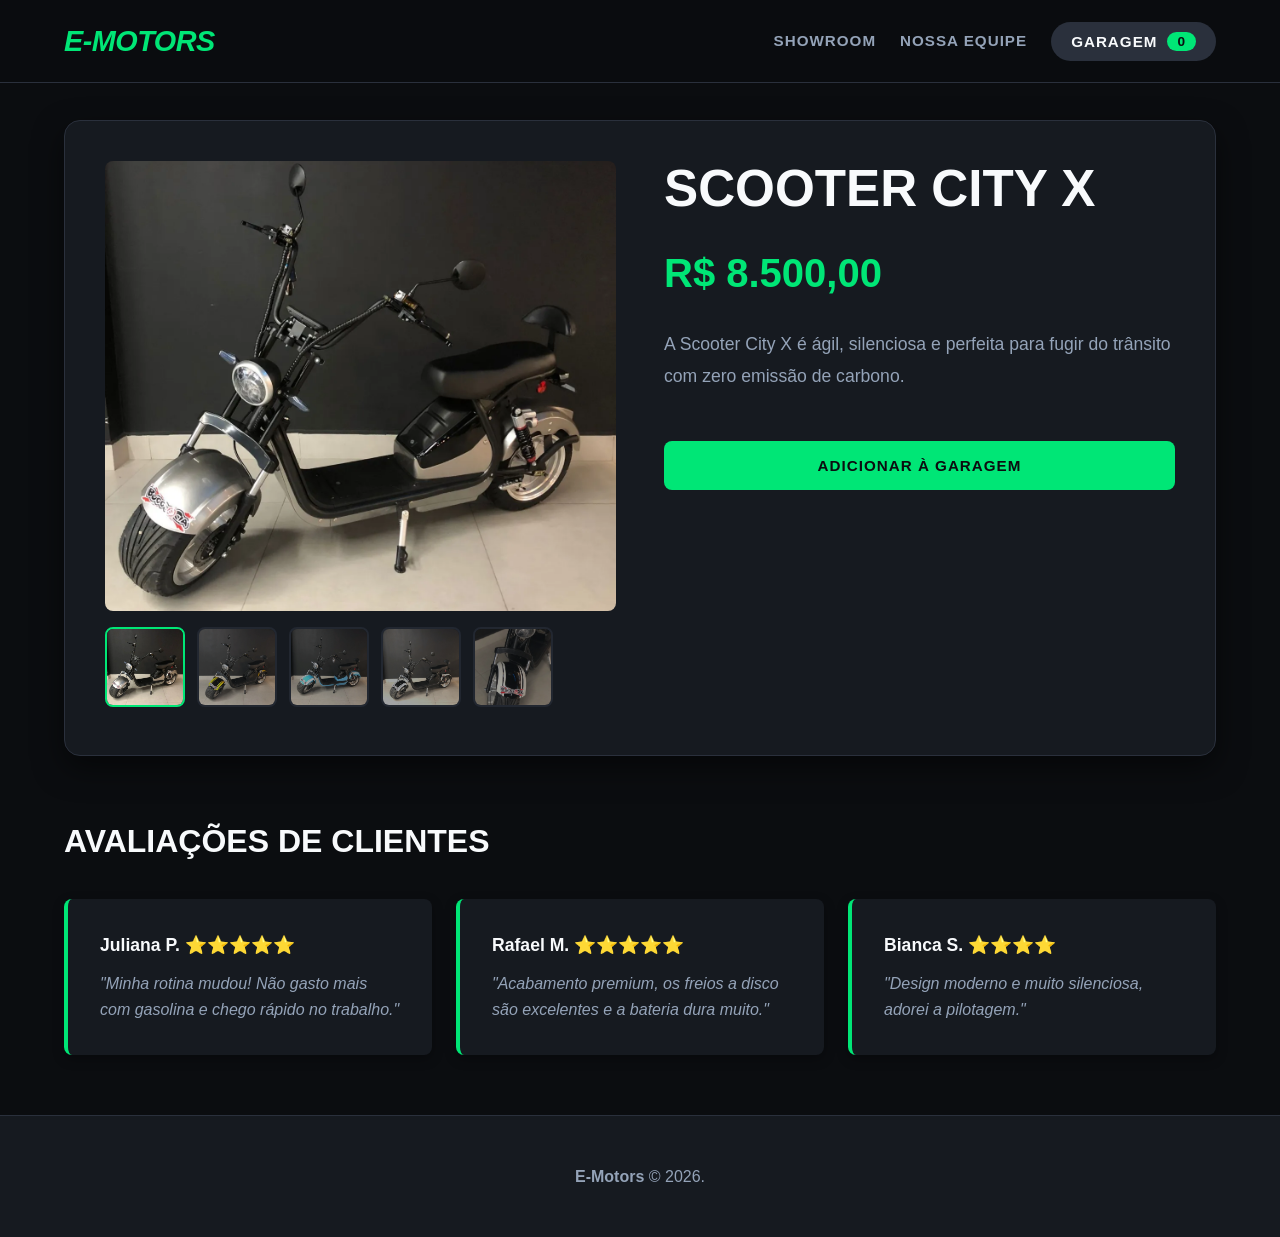
==== scooter.html @ bcb58884 "Upload inicial do projeto E-Motors" ====
<!doctype html>
<html lang="pt-br">
<head>
  <meta charset="utf-8">
  <meta name="viewport" content="width=device-width, initial-scale=1">
  <title>Scooter City X - E-Motors</title>
  <link rel="stylesheet" href="style.css">
</head>
<body>
  <header class="navbar">
    <div class="navbar__inner">
      <a href="index.html" class="logo"><span>E-Motors</span></a>
      <nav class="nav">
        <a class="nav__link" href="index.html">Showroom</a>
        <a class="nav__link" href="participantes.html">Nossa Equipe</a>
        <button class="nav__link nav__cart" type="button" id="cartButton">
          Garagem <span class="cart-count" id="cartCount">0</span>
        </button>
      </nav>
    </div>
  </header>

  <main class="page-container">
    <section class="detail-hero">
      <div class="detail-gallery">
        <div class="detail-image">
          <img src="Imagens/scooterx1.png" alt="Scooter Principal">
        </div>
        <div class="thumbnail-list">
          <img class="thumbnail active" src="Imagens/scooterx1.png" onclick="changeMainImage(this)">
          <img class="thumbnail" src="Imagens/scooterx2.png" onclick="changeMainImage(this)">
          <img class="thumbnail" src="Imagens/scooterx3.png" onclick="changeMainImage(this)">
          <img class="thumbnail" src="Imagens/scooterx4.png" onclick="changeMainImage(this)">
          <img class="thumbnail" src="Imagens/scooterx5.png" onclick="changeMainImage(this)">
        </div>
      </div>
      <div class="detail-info">
        <h1>Scooter City X</h1>
        <span class="price-tag">R$ 8.500,00</span>
        <p>A Scooter City X é ágil, silenciosa e perfeita para fugir do trânsito com zero emissão de carbono.</p>
        <div class="detail-actions">
          <button class="primary-btn add-to-cart-btn" data-name="Scooter City X" data-price="8500.00" data-image="Imagens/scooterx1.png" type="button">Adicionar à Garagem</button>
        </div>
      </div>
    </section>

    <section class="detail-comments">
      <h2>Avaliações de Clientes</h2>
      <div class="comments-grid">
        <div class="comment-card">
          <strong>Juliana P. ⭐⭐⭐⭐⭐</strong>
          <span>"Minha rotina mudou! Não gasto mais com gasolina e chego rápido no trabalho."</span>
        </div>
        <div class="comment-card">
          <strong>Rafael M. ⭐⭐⭐⭐⭐</strong>
          <span>"Acabamento premium, os freios a disco são excelentes e a bateria dura muito."</span>
        </div>
        <div class="comment-card">
          <strong>Bianca S. ⭐⭐⭐⭐</strong>
          <span>"Design moderno e muito silenciosa, adorei a pilotagem."</span>
        </div>
      </div>
    </section>
  </main>

  <footer class="footer">
    <div class="footer__info"><p><strong>E-Motors</strong> © 2026.</p></div>
  </footer>

  <div class="cart-overlay" id="cartOverlay">
    <aside class="cart-drawer" role="dialog" aria-modal="true">
      <div class="cart-header"><h2>Sua Garagem</h2><button class="cart-close" id="closeCart">&times;</button></div>
      <div class="cart-body"><ul class="cart-list" id="cartList"></ul></div>
      <div class="cart-footer">
        <div class="summary-row"><span>Subtotal</span><span id="cartSubtotal">R$ 0,00</span></div>
        <div class="summary-row"><span>Frete</span><span style="color: var(--accent); font-weight: 600;">Grátis</span></div>
        <div class="summary-total"><span>Total</span><span id="cartTotal">R$ 0,00</span></div>
        <button class="primary-btn" id="checkoutButton">Finalizar Pedido</button>
      </div>
    </aside>
  </div>
  <script src="script.js"></script>
</body>
</html>
---- style.css ----
@import url('[https://fonts.googleapis.com/css2?family=Inter:wght@300;400;500;600&family=Montserrat:ital,wght@0,400;0,600;0,700;0,800;1,700&display=swap](https://fonts.googleapis.com/css2?family=Inter:wght@300;400;500;600&family=Montserrat:ital,wght@0,400;0,600;0,700;0,800;1,700&display=swap)');

:root {
  --bg-main: #0B0D10;
  --bg-card: #161A20;
  --bg-nav: rgba(11, 13, 16, 0.85);
  --accent: #00E676;
  --accent-hover: #00C853;
  --text-main: #F8FAFC;
  --text-muted: #94A3B8;
  --stone: #2A303C;
  --shadow-sm: 0 4px 12px rgba(0,0,0,0.3);
  --shadow-md: 0 12px 30px rgba(0,0,0,0.5);
  --shadow-lg: 0 24px 50px rgba(0,230,118,0.15);
  --radius-md: 8px;
  --radius-lg: 16px;
  --transition: all 0.3s cubic-bezier(0.4, 0, 0.2, 1);
}

* { box-sizing: border-box; margin: 0; padding: 0; }

body {
  font-family: 'Inter', sans-serif;
  background-color: var(--bg-main);
  color: var(--text-main);
  min-height: 100vh;
  overflow-x: hidden;
  line-height: 1.6;
  display: flex;
  flex-direction: column;
}

h1, h2, h3, h4, .logo, .nav__link {
  font-family: 'Montserrat', sans-serif;
}

a { text-decoration: none; color: inherit; }
img { max-width: 100%; display: block; background-color: var(--stone); }

.navbar {
  position: fixed; top: 0; left: 0; right: 0;
  background: var(--bg-nav);
  backdrop-filter: blur(12px);
  border-bottom: 1px solid var(--stone);
  z-index: 50; transition: var(--transition);
}
.navbar__inner {
  max-width: 1200px; margin: 0 auto; padding: 18px 24px;
  display: flex; align-items: center; justify-content: space-between; gap: 16px;
}
.logo { 
  font-size: 1.8rem; font-weight: 800; color: var(--text-main); 
  letter-spacing: -0.5px; text-transform: uppercase; font-style: italic; 
}
.logo span { color: var(--accent); }

.nav { display: flex; align-items: center; gap: 24px; }
.nav__link {
  font-size: 0.95rem; font-weight: 600;
  color: var(--text-muted); border: none; background: none; cursor: pointer;
  padding: 8px 0; transition: var(--transition);
  position: relative; text-transform: uppercase; letter-spacing: 1px;
}
.nav__link::after {
  content: ''; position: absolute; bottom: 0; left: 0; width: 0%; height: 2px;
  background-color: var(--accent); transition: var(--transition);
}
.nav__link:hover { color: var(--text-main); }
.nav__link:hover::after { width: 100%; }

.nav__cart {
  display: inline-flex; align-items: center; gap: 10px;
  background: var(--stone); color: var(--text-main); 
  padding: 10px 20px; border-radius: 99px;
}
.nav__cart:hover { background: var(--bg-card); border-color: var(--accent); color: var(--accent); box-shadow: 0 0 15px rgba(0, 230, 118, 0.2); }
.cart-count {
  background: var(--accent); color: var(--bg-main); border-radius: 99px;
  padding: 2px 10px; font-size: 0.85rem; font-weight: 700;
}

.page-container {
  padding-top: 120px; max-width: 1200px; margin: 0 auto;
  padding-bottom: 60px; padding-left: 24px; padding-right: 24px; flex: 1; width: 100%;
}

.primary-btn, .secondary-btn {
  font-family: 'Montserrat', sans-serif; border: none; cursor: pointer; font-weight: 700;
  font-size: 0.95rem; padding: 16px 28px; border-radius: var(--radius-md); transition: var(--transition);
  text-align: center; width: 100%; display: inline-block; text-transform: uppercase; letter-spacing: 1px;
}
.primary-btn { 
  background: var(--accent); color: var(--bg-main); 
}
.primary-btn:hover { 
  background: var(--accent-hover); box-shadow: 0 8px 20px rgba(0, 230, 118, 0.3); transform: translateY(-2px); 
}
.secondary-btn { 
  background: transparent; color: var(--accent); border: 2px solid var(--accent);
}
.secondary-btn:hover { 
  background: var(--accent); color: var(--bg-main); box-shadow: 0 8px 20px rgba(0, 230, 118, 0.3); transform: translateY(-2px); 
}

.carousel-section {
  border-radius: var(--radius-lg); overflow: hidden; box-shadow: var(--shadow-md);
  margin-bottom: 80px; position: relative; border: 1px solid var(--stone);
}
.carousel-frame { position: relative; height: clamp(350px, 45vw, 550px); width: 100%; }
.carousel-slide {
  position: absolute; inset: 0; width: 100%; height: 100%; object-fit: cover;
  opacity: 0; transition: opacity 0.8s ease-in-out;
}
.carousel-slide.active { opacity: 1; }
.carousel-overlay { position: absolute; inset: 0; background: linear-gradient(to top, rgba(11, 13, 16, 0.9), transparent); }

.section-title { font-size: 2.5rem; color: var(--text-main); margin-bottom: 40px; text-align: center; font-weight: 800; text-transform: uppercase; letter-spacing: 1px;}

.products__grid { display: grid; grid-template-columns: repeat(auto-fit, minmax(300px, 1fr)); gap: 32px; }
.product-card {
  background: var(--bg-card); border-radius: var(--radius-lg); overflow: hidden;
  box-shadow: var(--shadow-sm); display: flex; flex-direction: column;
  transition: var(--transition); cursor: pointer; position: relative;
  border: 1px solid var(--stone);
}
.product-card:hover { transform: translateY(-8px); box-shadow: var(--shadow-lg); border-color: var(--accent); }
.product-card img { height: 280px; width: 100%; object-fit: cover; transition: transform 0.7s ease; }
.product-card:hover img { transform: scale(1.05); }
.product-card__body { padding: 32px 24px; display: flex; flex-direction: column; gap: 16px; flex: 1; z-index: 2; }
.product-card h3 { font-size: 1.5rem; color: var(--text-main); font-weight: 700; text-transform: uppercase; }
.price { font-size: 1.6rem; font-weight: 800; color: var(--accent); }

.detail-hero {
  display: grid; grid-template-columns: 1fr 1fr; gap: 48px; align-items: start;
  background: var(--bg-card); border-radius: var(--radius-lg); padding: 40px; box-shadow: var(--shadow-md); margin-bottom: 60px;
  border: 1px solid var(--stone);
}

.detail-gallery { display: flex; flex-direction: column; gap: 16px; }
.detail-image { border-radius: var(--radius-md); overflow: hidden; height: 450px; }
.detail-image img { width: 100%; height: 100%; object-fit: cover; }

.thumbnail-list { display: flex; gap: 12px; overflow-x: auto; padding-bottom: 8px; }
.thumbnail { 
  width: 80px; height: 80px; border-radius: var(--radius-md); 
  object-fit: cover; cursor: pointer; border: 2px solid var(--stone);
  opacity: 0.6; transition: var(--transition); flex-shrink: 0; background: var(--bg-main);
}
.thumbnail:hover, .thumbnail.active { opacity: 1; border-color: var(--accent); }

.detail-info { display: flex; flex-direction: column; gap: 24px; }
.detail-info h1 { font-size: clamp(2.5rem, 4vw, 3.5rem); line-height: 1.1; font-weight: 800; text-transform: uppercase; color: var(--text-main); }
.detail-info .price-tag { font-size: 2.5rem; color: var(--accent); font-weight: 800; }
.detail-info p { color: var(--text-muted); font-size: 1.1rem; line-height: 1.8; }
.detail-actions { margin-top: 24px; }

.detail-comments h2 { margin-bottom: 32px; font-size: 2rem; font-weight: 700; text-transform: uppercase; }
.comments-grid { display: grid; grid-template-columns: repeat(auto-fit, minmax(300px, 1fr)); gap: 24px; }
.comment-card {
  background: var(--bg-card); padding: 32px; border-radius: var(--radius-md); box-shadow: var(--shadow-sm);
  border-left: 4px solid var(--accent); display: flex; flex-direction: column; gap: 12px; transition: var(--transition);
}
.comment-card:hover { transform: translateY(-4px); border-color: var(--text-main); }
.comment-card strong { color: var(--text-main); font-size: 1.1rem; font-family: 'Montserrat', sans-serif; }
.comment-card span { color: var(--text-muted); font-size: 1rem; font-style: italic; }

.participants-hero { text-align: center; margin-bottom: 60px; }
.participants-hero h1 { font-size: clamp(2.5rem, 4vw, 3.5rem); margin-bottom: 16px; font-weight: 800; text-transform: uppercase; }
.participants-hero p { color: var(--text-muted); font-size: 1.2rem; }
.participants-grid { display: grid; grid-template-columns: repeat(auto-fit, minmax(250px, 1fr)); gap: 32px; }
.participant-card {
  background: var(--bg-card); padding: 40px 24px; border-radius: var(--radius-lg); box-shadow: var(--shadow-sm);
  text-align: center; transition: var(--transition); border: 1px solid var(--stone);
}
.participant-card:hover { transform: translateY(-8px); border-color: var(--accent); box-shadow: var(--shadow-lg); }
.participant-card h3 { margin-bottom: 12px; font-size: 1.3rem; }
.participant-email { color: var(--text-muted); font-size: 0.95rem; font-weight: 500; }

.footer { background: var(--bg-card); border-top: 1px solid var(--stone); padding: 48px 24px; margin-top: auto; }
.footer__info { max-width: 1200px; margin: 0 auto; text-align: center; display: flex; flex-direction: column; gap: 12px; }
.footer__info p { font-size: 1rem; color: var(--text-muted); }

.cart-overlay {
  position: fixed; inset: 0; background: rgba(0, 0, 0, 0.8); backdrop-filter: blur(5px);
  opacity: 0; visibility: hidden; transition: var(--transition); z-index: 100;
}
.cart-overlay.is-visible { opacity: 1; visibility: visible; }
.cart-drawer {
  position: fixed; top: 0; right: -100%; bottom: 0; width: 100%; max-width: 480px;
  background: var(--bg-main); box-shadow: -10px 0 30px rgba(0,0,0,0.5); z-index: 101;
  transition: right 0.4s cubic-bezier(0.25, 0.8, 0.25, 1); display: flex; flex-direction: column;
  border-left: 1px solid var(--stone);
}
.cart-overlay.is-visible .cart-drawer { right: 0; }
.cart-header { padding: 32px 24px; background: var(--bg-card); display: flex; align-items: center; justify-content: space-between; border-bottom: 1px solid var(--stone); }
.cart-header h2 { font-size: 1.6rem; color: var(--text-main); text-transform: uppercase; }
.cart-close { background: transparent; border: none; font-size: 2.5rem; display: flex; align-items: center; justify-content: center; cursor: pointer; color: var(--text-muted); transition: var(--transition); }
.cart-close:hover { color: var(--accent); transform: rotate(90deg); }

.cart-body { flex: 1; overflow-y: auto; padding: 24px; }
.cart-list { list-style: none; display: flex; flex-direction: column; gap: 20px; }
.cart-item { display: flex; gap: 16px; align-items: center; background: var(--bg-card); padding: 16px; border-radius: var(--radius-md); border: 1px solid var(--stone); }
.cart-item__image { width: 90px; height: 90px; border-radius: 8px; object-fit: cover; }
.cart-item__info { flex: 1; display: flex; flex-direction: column; gap: 6px; }
.cart-item__info strong { color: var(--text-main); font-size: 1.1rem; font-family: 'Montserrat', sans-serif;}
.cart-item__info > span { color: var(--accent); font-weight: 700; }
.cart-qty { display: inline-flex; align-items: center; gap: 16px; background: var(--bg-main); border-radius: var(--radius-md); padding: 6px 12px; margin-top: 8px; border: 1px solid var(--stone); }
.qty-btn { border: none; background: transparent; color: var(--text-main); cursor: pointer; font-size: 1.2rem; font-weight: bold; transition: var(--transition); }
.qty-btn:hover { color: var(--accent); }
.cart-item__actions { display: flex; flex-direction: column; align-items: flex-end; gap: 16px; }
.remove-btn { background: transparent; border: none; color: #EF4444; font-size: 0.9rem; cursor: pointer; font-weight: 600; text-transform: uppercase; }
.remove-btn:hover { text-decoration: underline; }
.cart-empty-msg { text-align: center; color: var(--text-muted); margin-top: 60px; font-size: 1.2rem; }

.cart-footer { padding: 32px 24px; background: var(--bg-card); border-top: 1px solid var(--stone); display: flex; flex-direction: column; gap: 20px; }
.summary-row { display: flex; justify-content: space-between; color: var(--text-muted); font-size: 1.1rem; }
.summary-total { display: flex; justify-content: space-between; font-size: 1.6rem; font-weight: 800; color: var(--text-main); padding-top: 20px; border-top: 1px solid var(--stone); font-family: 'Montserrat', sans-serif;}

@media (max-width: 800px) {
  .detail-hero { grid-template-columns: 1fr; padding: 24px; }
  .detail-image { height: 300px; }
}
@media (max-width: 600px) {
  .navbar__inner { flex-direction: column; gap: 16px; }
  .nav { width: 100%; justify-content: center; flex-wrap: wrap; }
  .page-container { padding-top: 140px; }
}
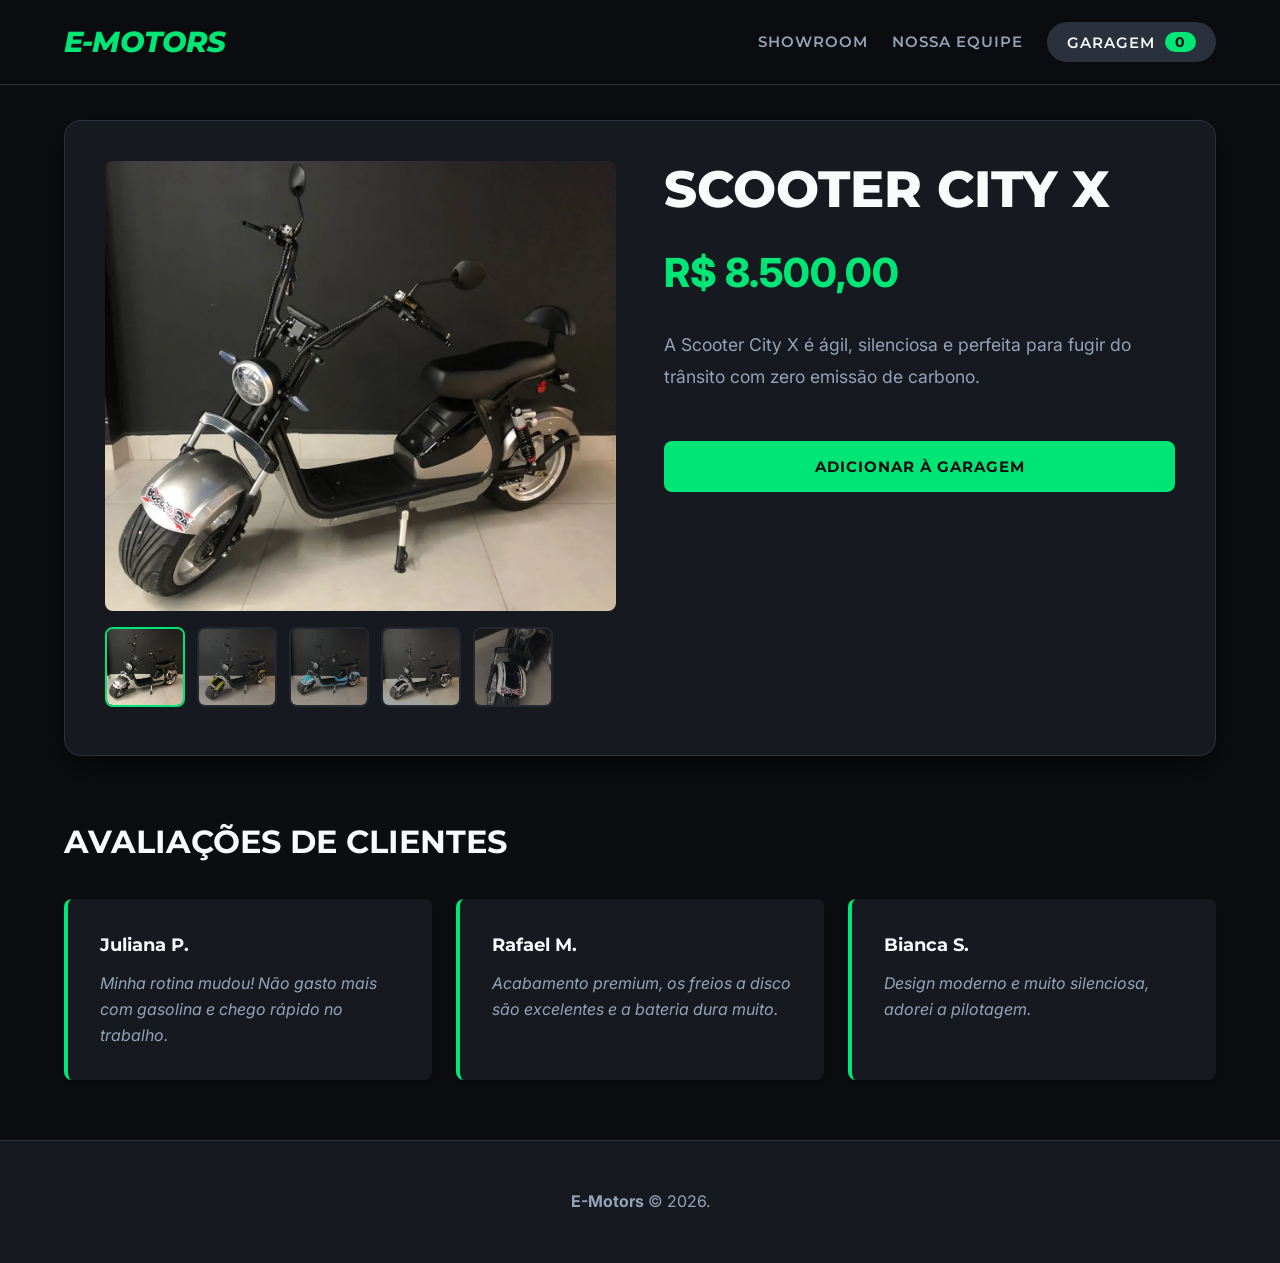
==== commit 7d2c5185: "Update CSS: adiciona responsividade a todas as telas" ====
--- a/scooter.html
+++ b/scooter.html
@@ -48,16 +48,16 @@
       <h2>Avaliações de Clientes</h2>
       <div class="comments-grid">
         <div class="comment-card">
-          <strong>Juliana P. ⭐⭐⭐⭐⭐</strong>
-          <span>"Minha rotina mudou! Não gasto mais com gasolina e chego rápido no trabalho."</span>
+          <strong>Juliana P.</strong>
+          <span>Minha rotina mudou! Não gasto mais com gasolina e chego rápido no trabalho.</span>
         </div>
         <div class="comment-card">
-          <strong>Rafael M. ⭐⭐⭐⭐⭐</strong>
-          <span>"Acabamento premium, os freios a disco são excelentes e a bateria dura muito."</span>
+          <strong>Rafael M.</strong>
+          <span>Acabamento premium, os freios a disco são excelentes e a bateria dura muito.</span>
         </div>
         <div class="comment-card">
-          <strong>Bianca S. ⭐⭐⭐⭐</strong>
-          <span>"Design moderno e muito silenciosa, adorei a pilotagem."</span>
+          <strong>Bianca S.</strong>
+          <span>Design moderno e muito silenciosa, adorei a pilotagem.</span>
         </div>
       </div>
     </section>
@@ -82,3 +82,4 @@
   <script src="script.js"></script>
 </body>
 </html>
+
--- a/style.css
+++ b/style.css
@@ -1,4 +1,4 @@
-@import url('[https://fonts.googleapis.com/css2?family=Inter:wght@300;400;500;600&family=Montserrat:ital,wght@0,400;0,600;0,700;0,800;1,700&display=swap](https://fonts.googleapis.com/css2?family=Inter:wght@300;400;500;600&family=Montserrat:ital,wght@0,400;0,600;0,700;0,800;1,700&display=swap)');
+@import url('https://fonts.googleapis.com/css2?family=Inter:wght@300;400;500;600&family=Montserrat:ital,wght@0,400;0,600;0,700;0,800;1,700&display=swap');
 
 :root {
   --bg-main: #0B0D10;
@@ -35,6 +35,7 @@
 }
 
 a { text-decoration: none; color: inherit; }
+
 img { max-width: 100%; display: block; background-color: var(--stone); }
 
 .navbar {
@@ -44,27 +45,34 @@
   border-bottom: 1px solid var(--stone);
   z-index: 50; transition: var(--transition);
 }
+
 .navbar__inner {
   max-width: 1200px; margin: 0 auto; padding: 18px 24px;
   display: flex; align-items: center; justify-content: space-between; gap: 16px;
-}
+  flex-wrap: wrap;
+}
+
 .logo { 
   font-size: 1.8rem; font-weight: 800; color: var(--text-main); 
   letter-spacing: -0.5px; text-transform: uppercase; font-style: italic; 
 }
+
 .logo span { color: var(--accent); }
 
-.nav { display: flex; align-items: center; gap: 24px; }
+.nav { display: flex; align-items: center; gap: 24px; flex-wrap: wrap; }
+
 .nav__link {
   font-size: 0.95rem; font-weight: 600;
   color: var(--text-muted); border: none; background: none; cursor: pointer;
   padding: 8px 0; transition: var(--transition);
   position: relative; text-transform: uppercase; letter-spacing: 1px;
 }
+
 .nav__link::after {
   content: ''; position: absolute; bottom: 0; left: 0; width: 0%; height: 2px;
   background-color: var(--accent); transition: var(--transition);
 }
+
 .nav__link:hover { color: var(--text-main); }
 .nav__link:hover::after { width: 100%; }
 
@@ -72,8 +80,11 @@
   display: inline-flex; align-items: center; gap: 10px;
   background: var(--stone); color: var(--text-main); 
   padding: 10px 20px; border-radius: 99px;
-}
+  margin-top: 4px; margin-bottom: 4px;
+}
+
 .nav__cart:hover { background: var(--bg-card); border-color: var(--accent); color: var(--accent); box-shadow: 0 0 15px rgba(0, 230, 118, 0.2); }
+
 .cart-count {
   background: var(--accent); color: var(--bg-main); border-radius: 99px;
   padding: 2px 10px; font-size: 0.85rem; font-weight: 700;
@@ -89,45 +100,50 @@
   font-size: 0.95rem; padding: 16px 28px; border-radius: var(--radius-md); transition: var(--transition);
   text-align: center; width: 100%; display: inline-block; text-transform: uppercase; letter-spacing: 1px;
 }
-.primary-btn { 
-  background: var(--accent); color: var(--bg-main); 
-}
-.primary-btn:hover { 
-  background: var(--accent-hover); box-shadow: 0 8px 20px rgba(0, 230, 118, 0.3); transform: translateY(-2px); 
-}
-.secondary-btn { 
-  background: transparent; color: var(--accent); border: 2px solid var(--accent);
-}
-.secondary-btn:hover { 
-  background: var(--accent); color: var(--bg-main); box-shadow: 0 8px 20px rgba(0, 230, 118, 0.3); transform: translateY(-2px); 
-}
+
+.primary-btn { background: var(--accent); color: var(--bg-main); }
+.primary-btn:hover { background: var(--accent-hover); box-shadow: 0 8px 20px rgba(0, 230, 118, 0.3); transform: translateY(-2px); }
+
+.secondary-btn { background: transparent; color: var(--accent); border: 2px solid var(--accent); }
+.secondary-btn:hover { background: var(--accent); color: var(--bg-main); box-shadow: 0 8px 20px rgba(0, 230, 118, 0.3); transform: translateY(-2px); }
 
 .carousel-section {
   border-radius: var(--radius-lg); overflow: hidden; box-shadow: var(--shadow-md);
   margin-bottom: 80px; position: relative; border: 1px solid var(--stone);
 }
+
 .carousel-frame { position: relative; height: clamp(350px, 45vw, 550px); width: 100%; }
+
 .carousel-slide {
   position: absolute; inset: 0; width: 100%; height: 100%; object-fit: cover;
   opacity: 0; transition: opacity 0.8s ease-in-out;
 }
+
 .carousel-slide.active { opacity: 1; }
+
 .carousel-overlay { position: absolute; inset: 0; background: linear-gradient(to top, rgba(11, 13, 16, 0.9), transparent); }
 
 .section-title { font-size: 2.5rem; color: var(--text-main); margin-bottom: 40px; text-align: center; font-weight: 800; text-transform: uppercase; letter-spacing: 1px;}
 
-.products__grid { display: grid; grid-template-columns: repeat(auto-fit, minmax(300px, 1fr)); gap: 32px; }
+.products__grid { display: grid; grid-template-columns: repeat(auto-fit, minmax(280px, 1fr)); gap: 32px; }
+
 .product-card {
   background: var(--bg-card); border-radius: var(--radius-lg); overflow: hidden;
   box-shadow: var(--shadow-sm); display: flex; flex-direction: column;
   transition: var(--transition); cursor: pointer; position: relative;
   border: 1px solid var(--stone);
 }
+
 .product-card:hover { transform: translateY(-8px); box-shadow: var(--shadow-lg); border-color: var(--accent); }
+
 .product-card img { height: 280px; width: 100%; object-fit: cover; transition: transform 0.7s ease; }
+
 .product-card:hover img { transform: scale(1.05); }
+
 .product-card__body { padding: 32px 24px; display: flex; flex-direction: column; gap: 16px; flex: 1; z-index: 2; }
+
 .product-card h3 { font-size: 1.5rem; color: var(--text-main); font-weight: 700; text-transform: uppercase; }
+
 .price { font-size: 1.6rem; font-weight: 800; color: var(--accent); }
 
 .detail-hero {
@@ -136,92 +152,156 @@
   border: 1px solid var(--stone);
 }
 
-.detail-gallery { display: flex; flex-direction: column; gap: 16px; }
-.detail-image { border-radius: var(--radius-md); overflow: hidden; height: 450px; }
+.detail-gallery { display: flex; flex-direction: column; gap: 16px; min-width: 0; width: 100%; overflow: hidden; }
+
+.detail-image { border-radius: var(--radius-md); overflow: hidden; height: 450px; width: 100%; }
+
 .detail-image img { width: 100%; height: 100%; object-fit: cover; }
 
 .thumbnail-list { display: flex; gap: 12px; overflow-x: auto; padding-bottom: 8px; }
+
 .thumbnail { 
   width: 80px; height: 80px; border-radius: var(--radius-md); 
   object-fit: cover; cursor: pointer; border: 2px solid var(--stone);
   opacity: 0.6; transition: var(--transition); flex-shrink: 0; background: var(--bg-main);
 }
+
 .thumbnail:hover, .thumbnail.active { opacity: 1; border-color: var(--accent); }
 
 .detail-info { display: flex; flex-direction: column; gap: 24px; }
-.detail-info h1 { font-size: clamp(2.5rem, 4vw, 3.5rem); line-height: 1.1; font-weight: 800; text-transform: uppercase; color: var(--text-main); }
+
+.detail-info h1 { font-size: clamp(2rem, 4vw, 3.5rem); line-height: 1.1; font-weight: 800; text-transform: uppercase; color: var(--text-main); }
+
 .detail-info .price-tag { font-size: 2.5rem; color: var(--accent); font-weight: 800; }
+
 .detail-info p { color: var(--text-muted); font-size: 1.1rem; line-height: 1.8; }
+
 .detail-actions { margin-top: 24px; }
 
 .detail-comments h2 { margin-bottom: 32px; font-size: 2rem; font-weight: 700; text-transform: uppercase; }
-.comments-grid { display: grid; grid-template-columns: repeat(auto-fit, minmax(300px, 1fr)); gap: 24px; }
+
+.comments-grid { display: grid; grid-template-columns: repeat(auto-fit, minmax(280px, 1fr)); gap: 24px; }
+
 .comment-card {
   background: var(--bg-card); padding: 32px; border-radius: var(--radius-md); box-shadow: var(--shadow-sm);
   border-left: 4px solid var(--accent); display: flex; flex-direction: column; gap: 12px; transition: var(--transition);
 }
+
 .comment-card:hover { transform: translateY(-4px); border-color: var(--text-main); }
+
 .comment-card strong { color: var(--text-main); font-size: 1.1rem; font-family: 'Montserrat', sans-serif; }
+
 .comment-card span { color: var(--text-muted); font-size: 1rem; font-style: italic; }
 
 .participants-hero { text-align: center; margin-bottom: 60px; }
-.participants-hero h1 { font-size: clamp(2.5rem, 4vw, 3.5rem); margin-bottom: 16px; font-weight: 800; text-transform: uppercase; }
+
+.participants-hero h1 { font-size: clamp(2rem, 4vw, 3.5rem); margin-bottom: 16px; font-weight: 800; text-transform: uppercase; }
+
 .participants-hero p { color: var(--text-muted); font-size: 1.2rem; }
+
 .participants-grid { display: grid; grid-template-columns: repeat(auto-fit, minmax(250px, 1fr)); gap: 32px; }
+
 .participant-card {
   background: var(--bg-card); padding: 40px 24px; border-radius: var(--radius-lg); box-shadow: var(--shadow-sm);
   text-align: center; transition: var(--transition); border: 1px solid var(--stone);
 }
+
 .participant-card:hover { transform: translateY(-8px); border-color: var(--accent); box-shadow: var(--shadow-lg); }
+
 .participant-card h3 { margin-bottom: 12px; font-size: 1.3rem; }
+
 .participant-email { color: var(--text-muted); font-size: 0.95rem; font-weight: 500; }
 
 .footer { background: var(--bg-card); border-top: 1px solid var(--stone); padding: 48px 24px; margin-top: auto; }
+
 .footer__info { max-width: 1200px; margin: 0 auto; text-align: center; display: flex; flex-direction: column; gap: 12px; }
+
 .footer__info p { font-size: 1rem; color: var(--text-muted); }
 
 .cart-overlay {
   position: fixed; inset: 0; background: rgba(0, 0, 0, 0.8); backdrop-filter: blur(5px);
   opacity: 0; visibility: hidden; transition: var(--transition); z-index: 100;
 }
+
 .cart-overlay.is-visible { opacity: 1; visibility: visible; }
+
 .cart-drawer {
   position: fixed; top: 0; right: -100%; bottom: 0; width: 100%; max-width: 480px;
   background: var(--bg-main); box-shadow: -10px 0 30px rgba(0,0,0,0.5); z-index: 101;
   transition: right 0.4s cubic-bezier(0.25, 0.8, 0.25, 1); display: flex; flex-direction: column;
   border-left: 1px solid var(--stone);
 }
+
 .cart-overlay.is-visible .cart-drawer { right: 0; }
+
 .cart-header { padding: 32px 24px; background: var(--bg-card); display: flex; align-items: center; justify-content: space-between; border-bottom: 1px solid var(--stone); }
+
 .cart-header h2 { font-size: 1.6rem; color: var(--text-main); text-transform: uppercase; }
+
 .cart-close { background: transparent; border: none; font-size: 2.5rem; display: flex; align-items: center; justify-content: center; cursor: pointer; color: var(--text-muted); transition: var(--transition); }
+
 .cart-close:hover { color: var(--accent); transform: rotate(90deg); }
 
 .cart-body { flex: 1; overflow-y: auto; padding: 24px; }
+
 .cart-list { list-style: none; display: flex; flex-direction: column; gap: 20px; }
+
 .cart-item { display: flex; gap: 16px; align-items: center; background: var(--bg-card); padding: 16px; border-radius: var(--radius-md); border: 1px solid var(--stone); }
+
 .cart-item__image { width: 90px; height: 90px; border-radius: 8px; object-fit: cover; }
+
 .cart-item__info { flex: 1; display: flex; flex-direction: column; gap: 6px; }
+
 .cart-item__info strong { color: var(--text-main); font-size: 1.1rem; font-family: 'Montserrat', sans-serif;}
+
 .cart-item__info > span { color: var(--accent); font-weight: 700; }
+
 .cart-qty { display: inline-flex; align-items: center; gap: 16px; background: var(--bg-main); border-radius: var(--radius-md); padding: 6px 12px; margin-top: 8px; border: 1px solid var(--stone); }
+
 .qty-btn { border: none; background: transparent; color: var(--text-main); cursor: pointer; font-size: 1.2rem; font-weight: bold; transition: var(--transition); }
+
 .qty-btn:hover { color: var(--accent); }
+
 .cart-item__actions { display: flex; flex-direction: column; align-items: flex-end; gap: 16px; }
+
 .remove-btn { background: transparent; border: none; color: #EF4444; font-size: 0.9rem; cursor: pointer; font-weight: 600; text-transform: uppercase; }
+
 .remove-btn:hover { text-decoration: underline; }
+
 .cart-empty-msg { text-align: center; color: var(--text-muted); margin-top: 60px; font-size: 1.2rem; }
 
 .cart-footer { padding: 32px 24px; background: var(--bg-card); border-top: 1px solid var(--stone); display: flex; flex-direction: column; gap: 20px; }
+
 .summary-row { display: flex; justify-content: space-between; color: var(--text-muted); font-size: 1.1rem; }
+
 .summary-total { display: flex; justify-content: space-between; font-size: 1.6rem; font-weight: 800; color: var(--text-main); padding-top: 20px; border-top: 1px solid var(--stone); font-family: 'Montserrat', sans-serif;}
 
-@media (max-width: 800px) {
-  .detail-hero { grid-template-columns: 1fr; padding: 24px; }
-  .detail-image { height: 300px; }
-}
-@media (max-width: 600px) {
-  .navbar__inner { flex-direction: column; gap: 16px; }
-  .nav { width: 100%; justify-content: center; flex-wrap: wrap; }
-  .page-container { padding-top: 140px; }
+@media (max-width: 992px) {
+  .detail-hero { display: flex; flex-direction: column; gap: 32px; }
+  .detail-image { height: 350px; width: 100%; }
+}
+
+@media (max-width: 768px) {
+  .navbar__inner { flex-direction: column; gap: 12px; padding: 16px; }
+  .nav { width: 100%; justify-content: center; gap: 16px; }
+  .page-container { padding-top: 180px; }
+  .detail-hero { padding: 24px; }
+  .detail-image { height: 280px; }
+  .carousel-frame { height: 250px; }
+  .section-title { font-size: 2rem; }
+  .detail-info h1 { font-size: 2rem; }
+  .detail-info .price-tag { font-size: 2rem; }
+  .participant-card { padding: 24px 16px; }
+  .cart-drawer { max-width: 100%; }
+  .thumbnail { width: 60px; height: 60px; }
+}
+
+@media (max-width: 480px) {
+  .nav { flex-direction: column; gap: 8px; }
+  .nav__cart { margin-top: 8px; width: 100%; justify-content: center; }
+  .page-container { padding-top: 220px; }
+  .cart-item { flex-direction: column; text-align: center; }
+  .cart-item__actions { align-items: center; }
+  .detail-image { height: 220px; }
+  .thumbnail { width: 50px; height: 50px; }
 }
